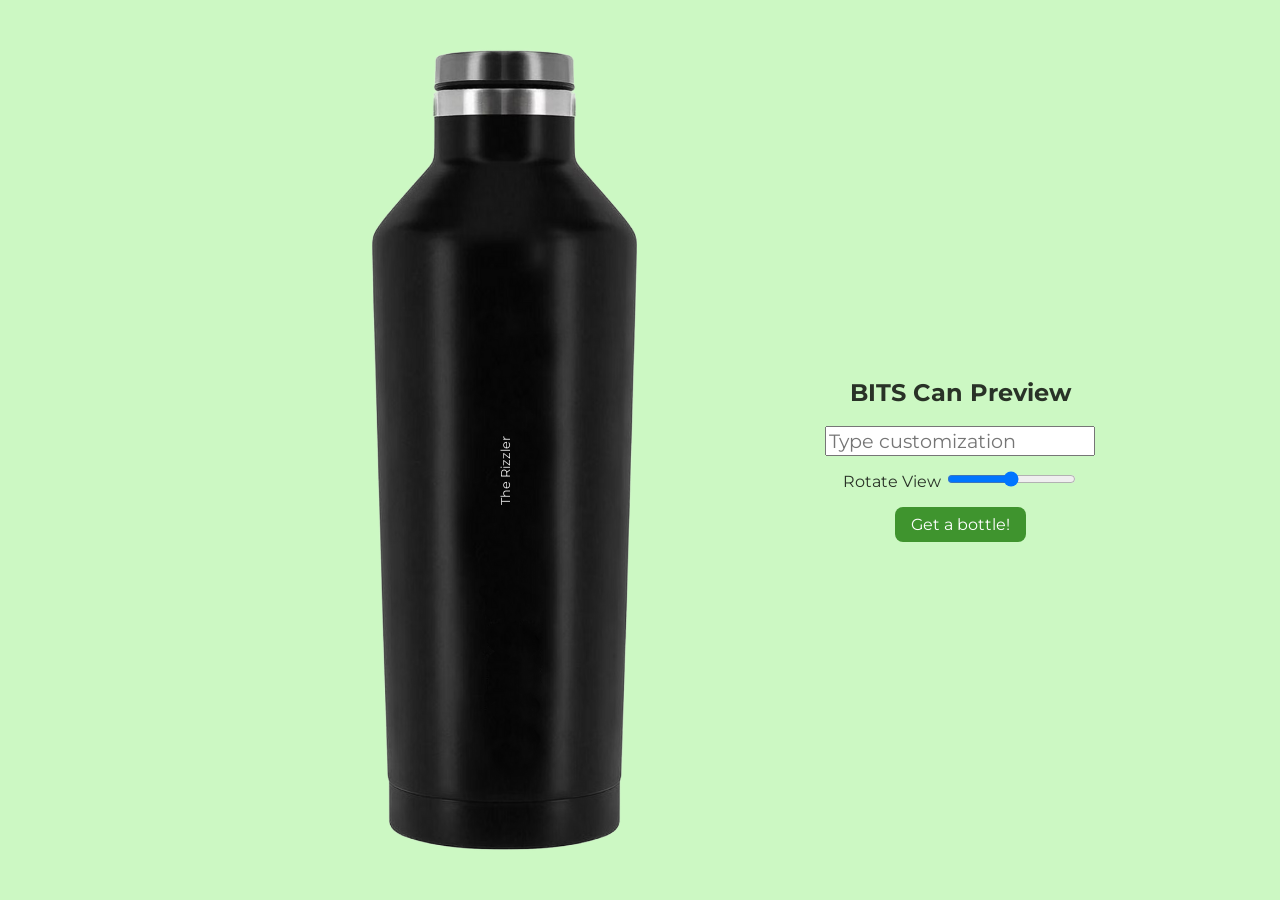
==== index.html @ bd6c92a9 "r" ====
<!DOCTYPE html>
<html>

<head>
	<title>BITS Can Preview</title>
	<meta name="viewport" content="width=device-width, initial-scale=1">
	<style>
		/* montserrat-regular */
		@font-face {
			font-family: 'Montserrat';
			font-style: normal;
			font-weight: 400;
			font-display: swap;
			src: url('./Montserrat/montserrat-v21-latin-regular.woff2') format("woff2"), url('./Montserrat/montserrat-v21-latin-regular.eot?#iefix') format("embedded-opentype"), url('./Montserrat/montserrat-v21-latin-regular.woff') format("woff"), url('./Montserrat/montserrat-v21-latin-regular.ttf') format("truetype"), url('./Montserrat/montserrat-v21-latin-regular.svg#Montserrat') format("svg");
		}

		/* montserrat-bold */
		@font-face {
			font-family: 'Montserrat';
			font-style: normal;
			font-weight: 700;
			font-display: swap;

			src: url('./Montserrat/montserrat-v21-latin-700.woff2') format("woff2"), url('./Montserrat/montserrat-v21-latin-700.eot?#iefix') format("embedded-opentype"), url('./Montserrat/montserrat-v21-latin-700.woff') format("woff"), url('./Montserrat/montserrat-v21-latin-700.ttf') format("truetype"), url('./Montserrat/montserrat-v21-latin-700.svg#Montserrat') format("svg")
		}

		h1
		{
			margin: 0.5em 0;
		}

		img {
			image-rendering: -moz-crisp-edges;
			image-rendering: -o-crisp-edges;
			image-rendering: -webkit-optimize-contrast;
			image-rendering: crisp-edges;
			-ms-interpolation-mode: nearest-neighbor;
		}

		html,
		body {
			margin: 0;
			padding: 0;
			text-align: center;
			overflow: hidden;
			background: hsl(110, 80%, 87%);
		}

		* {
			font-family: "Montserrat";
		}

		#container {
			width: 100vw;
			height: 100vh;
			display: flex;
			justify-content: center;
			align-items: center;
		}

		@media screen and (orientation: portrait) {
			#container {
				flex-direction: column;
			}

			#preview {
				width: 90%;
				height: 55%;
			}
		}

		@media screen and (orientation: landscape) {
			#container {
				flex-direction: row;
			}

			#preview {
				width: 50%;
				height: 90%;
			}
		}

		#content {
			color: hsla(0, 0%, 0%, 80%);
		}

		#preview {
			position: relative;
			color: hsla(0, 0%, 100%, 90%);
		}

		.centered {
			position: absolute;
			top: 50%;
			left: 50%;
			transform: translate(-50%, -50%);
		}

		#customization_input {
			display: block;
			font-size: 1.2em;
			/* width: 20ex; */
			margin: auto;
		}

		#customization_output {
			font-size: 0.8em;
			width: 25ex;
			transform: translateX(-50%) translateY(0%) rotate(-90deg);
		}

		#bottle {
			max-width: 100%;
			max-height: 100%;
		}

		#buy_button {
			display: block;
			width: fit-content;
			margin: auto;
			border: none;
			border-radius: 0.5em;
			background: hsl(110, 53%, 38%);;
			color: white;
			padding: 0.5em 1em;
			text-decoration: none;
		}
	</style>
</head>

<body>
	<div id="container">
		<div id="preview">
			<img id="bottle" src="bottle-500.png" alt="Bottle">
			<p id="customization_output" class="centered"></p>
		</div>
		<div id="content">
			<h2>
				BITS Can Preview
			</h2>

			<input id="customization_input" placeholder="Type customization" maxlength="20" type="text"
				onchange="update_text()" />

			<p style="display: inline-block">Rotate View</p>
			<input id="rotation_slider" type="range" min="-180" max="180" step="45" value="0" onchange="update_rotation()">

			<a id="buy_button" href="#" type="submit" onclick="buy()">Get a bottle!</a>
		</div>
	</div>
	<script>
		const customization_input = document.querySelector("#customization_input");
		const customization_output = document.querySelector("#customization_output");
		const default_text = "The Rizzler";

		init();
		
		function init(){
			let text = sessionStorage.getItem("text");
			if (text==null || text.length==0)
				text = default_text;
			else
				customization_input.value = text;

			customization_output.textContent = text;
		}

		function update_text() {
			const text = customization_input.value;

			if (text.length == 0)
				text = default_text
			
			sessionStorage.setItem("text", text);
			customization_output.textContent = text;
		}

		function update_rotation() {
			angle = (
				document
					.querySelector("#rotation_slider")
					.value
			);
			document.querySelector("#preview").style.transform = `rotate(${angle}deg)`;
		}

		function buy()
		{
			let text = customization_input.value;
			sessionStorage.setItem("text", text);

			if (text.length == 0)
				text = default_text;

			new_page_link = `https://docs.google.com/forms/d/e/1FAIpQLSf7R_RUuyDeoluGbDcdzhfI0EQJm3P9MwssED28LqZVl2s7NQ/viewform?usp=pp_url&entry.691033026=${text}`
			window.location.replace(new_page_link);
		}

	</script>
</body>

</html>
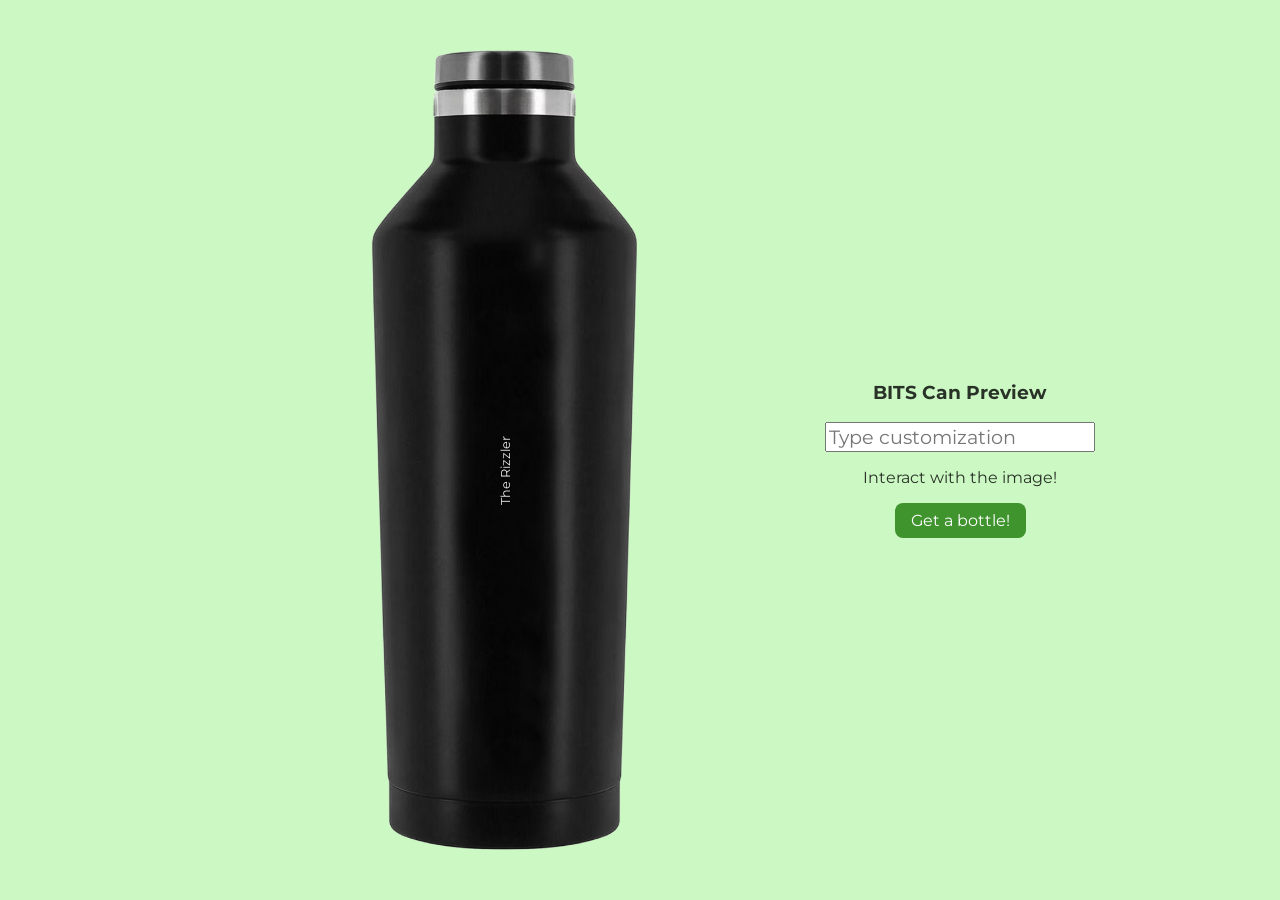
==== commit 4c057b53: "r" ====
--- a/index.html
+++ b/index.html
@@ -4,128 +4,7 @@
 <head>
 	<title>BITS Can Preview</title>
 	<meta name="viewport" content="width=device-width, initial-scale=1">
-	<style>
-		/* montserrat-regular */
-		@font-face {
-			font-family: 'Montserrat';
-			font-style: normal;
-			font-weight: 400;
-			font-display: swap;
-			src: url('./Montserrat/montserrat-v21-latin-regular.woff2') format("woff2"), url('./Montserrat/montserrat-v21-latin-regular.eot?#iefix') format("embedded-opentype"), url('./Montserrat/montserrat-v21-latin-regular.woff') format("woff"), url('./Montserrat/montserrat-v21-latin-regular.ttf') format("truetype"), url('./Montserrat/montserrat-v21-latin-regular.svg#Montserrat') format("svg");
-		}
-
-		/* montserrat-bold */
-		@font-face {
-			font-family: 'Montserrat';
-			font-style: normal;
-			font-weight: 700;
-			font-display: swap;
-
-			src: url('./Montserrat/montserrat-v21-latin-700.woff2') format("woff2"), url('./Montserrat/montserrat-v21-latin-700.eot?#iefix') format("embedded-opentype"), url('./Montserrat/montserrat-v21-latin-700.woff') format("woff"), url('./Montserrat/montserrat-v21-latin-700.ttf') format("truetype"), url('./Montserrat/montserrat-v21-latin-700.svg#Montserrat') format("svg")
-		}
-
-		h1
-		{
-			margin: 0.5em 0;
-		}
-
-		img {
-			image-rendering: -moz-crisp-edges;
-			image-rendering: -o-crisp-edges;
-			image-rendering: -webkit-optimize-contrast;
-			image-rendering: crisp-edges;
-			-ms-interpolation-mode: nearest-neighbor;
-		}
-
-		html,
-		body {
-			margin: 0;
-			padding: 0;
-			text-align: center;
-			overflow: hidden;
-			background: hsl(110, 80%, 87%);
-		}
-
-		* {
-			font-family: "Montserrat";
-		}
-
-		#container {
-			width: 100vw;
-			height: 100vh;
-			display: flex;
-			justify-content: center;
-			align-items: center;
-		}
-
-		@media screen and (orientation: portrait) {
-			#container {
-				flex-direction: column;
-			}
-
-			#preview {
-				width: 90%;
-				height: 55%;
-			}
-		}
-
-		@media screen and (orientation: landscape) {
-			#container {
-				flex-direction: row;
-			}
-
-			#preview {
-				width: 50%;
-				height: 90%;
-			}
-		}
-
-		#content {
-			color: hsla(0, 0%, 0%, 80%);
-		}
-
-		#preview {
-			position: relative;
-			color: hsla(0, 0%, 100%, 90%);
-		}
-
-		.centered {
-			position: absolute;
-			top: 50%;
-			left: 50%;
-			transform: translate(-50%, -50%);
-		}
-
-		#customization_input {
-			display: block;
-			font-size: 1.2em;
-			/* width: 20ex; */
-			margin: auto;
-		}
-
-		#customization_output {
-			font-size: 0.8em;
-			width: 25ex;
-			transform: translateX(-50%) translateY(0%) rotate(-90deg);
-		}
-
-		#bottle {
-			max-width: 100%;
-			max-height: 100%;
-		}
-
-		#buy_button {
-			display: block;
-			width: fit-content;
-			margin: auto;
-			border: none;
-			border-radius: 0.5em;
-			background: hsl(110, 53%, 38%);;
-			color: white;
-			padding: 0.5em 1em;
-			text-decoration: none;
-		}
-	</style>
+	<link rel="stylesheet" href="styles.css" />
 </head>
 
 <body>
@@ -135,68 +14,23 @@
 			<p id="customization_output" class="centered"></p>
 		</div>
 		<div id="content">
-			<h2>
+			<h3>
 				BITS Can Preview
-			</h2>
+			</h3>
 
 			<input id="customization_input" placeholder="Type customization" maxlength="20" type="text"
-				onchange="update_text()" />
+				oninput="update_text()" />
 
-			<p style="display: inline-block">Rotate View</p>
-			<input id="rotation_slider" type="range" min="-180" max="180" step="45" value="0" onchange="update_rotation()">
+			<p>Interact with the image!</p>
+			<!-- <input id="rotation_slider" type="range" min="-180" max="180" step="45" value="0" oninput="update_rotation()"> -->
 
 			<a id="buy_button" href="#" type="submit" onclick="buy()">Get a bottle!</a>
 		</div>
+
 	</div>
-	<script>
-		const customization_input = document.querySelector("#customization_input");
-		const customization_output = document.querySelector("#customization_output");
-		const default_text = "The Rizzler";
 
-		init();
-		
-		function init(){
-			let text = sessionStorage.getItem("text");
-			if (text==null || text.length==0)
-				text = default_text;
-			else
-				customization_input.value = text;
-
-			customization_output.textContent = text;
-		}
-
-		function update_text() {
-			const text = customization_input.value;
-
-			if (text.length == 0)
-				text = default_text
-			
-			sessionStorage.setItem("text", text);
-			customization_output.textContent = text;
-		}
-
-		function update_rotation() {
-			angle = (
-				document
-					.querySelector("#rotation_slider")
-					.value
-			);
-			document.querySelector("#preview").style.transform = `rotate(${angle}deg)`;
-		}
-
-		function buy()
-		{
-			let text = customization_input.value;
-			sessionStorage.setItem("text", text);
-
-			if (text.length == 0)
-				text = default_text;
-
-			new_page_link = `https://docs.google.com/forms/d/e/1FAIpQLSf7R_RUuyDeoluGbDcdzhfI0EQJm3P9MwssED28LqZVl2s7NQ/viewform?usp=pp_url&entry.691033026=${text}`
-			window.location.replace(new_page_link);
-		}
-
-	</script>
+	<script src="main.js" async></script>
+	<link rel="preconnect" href="https://docs.google.com" />
 </body>
 
 </html>
--- a/styles.css
+++ b/styles.css
@@ -0,0 +1,123 @@
+/* montserrat-regular */
+@font-face {
+	font-family: 'Montserrat';
+	font-style: normal;
+	font-weight: 400;
+	font-display: swap;
+	src: url('./Montserrat/montserrat-v21-latin-regular.woff2') format("woff2"), url('./Montserrat/montserrat-v21-latin-regular.eot?#iefix') format("embedded-opentype"), url('./Montserrat/montserrat-v21-latin-regular.woff') format("woff"), url('./Montserrat/montserrat-v21-latin-regular.ttf') format("truetype"), url('./Montserrat/montserrat-v21-latin-regular.svg#Montserrat') format("svg");
+}
+
+/* montserrat-bold */
+@font-face {
+	font-family: 'Montserrat';
+	font-style: normal;
+	font-weight: 700;
+	font-display: swap;
+
+	src: url('./Montserrat/montserrat-v21-latin-700.woff2') format("woff2"), url('./Montserrat/montserrat-v21-latin-700.eot?#iefix') format("embedded-opentype"), url('./Montserrat/montserrat-v21-latin-700.woff') format("woff"), url('./Montserrat/montserrat-v21-latin-700.ttf') format("truetype"), url('./Montserrat/montserrat-v21-latin-700.svg#Montserrat') format("svg")
+}
+
+h1 {
+	margin: 0.5em 0;
+}
+
+img {
+	image-rendering: -moz-crisp-edges;
+	image-rendering: -o-crisp-edges;
+	image-rendering: -webkit-optimize-contrast;
+	image-rendering: crisp-edges;
+	-ms-interpolation-mode: nearest-neighbor;
+}
+
+html,
+body {
+	margin: 0;
+	padding: 0;
+	text-align: center;
+	overflow: hidden;
+	background: hsl(110, 80%, 87%);
+}
+
+* {
+	font-family: "Montserrat";
+}
+
+#container {
+	width: 100vw;
+	height: 100vh;
+	display: flex;
+	justify-content: center;
+	align-items: center;
+}
+
+@media screen and (orientation: portrait) {
+	#container {
+		flex-direction: column;
+	}
+
+	#preview {
+		width: 90%;
+		height: 55%;
+	}
+}
+
+@media screen and (orientation: landscape) {
+	#container {
+		flex-direction: row;
+	}
+
+	#preview {
+		width: 50%;
+		height: 90%;
+	}
+}
+
+#content {
+	color: hsla(0, 0%, 0%, 80%);
+}
+
+#preview {
+	position: relative;
+	color: hsla(0, 0%, 100%, 90%);
+}
+
+.centered {
+	position: absolute;
+	top: 50%;
+	left: 50%;
+	transform: translate(-50%, -50%);
+}
+
+#customization_input {
+	display: block;
+	font-size: 1.2em;
+	/* width: 20ex; */
+	margin: auto;
+}
+
+#customization_output {
+	font-size: 0.8em;
+	width: 25ex;
+	transform: translateX(-50%) translateY(0%) rotate(-90deg);
+}
+
+#bottle {
+	max-width: 100%;
+	max-height: 100%;
+}
+
+#buy_button {
+	display: block;
+	width: fit-content;
+	margin: auto;
+	border: none;
+	border-radius: 0.5em;
+	background: hsl(110, 53%, 38%);
+	color: white;
+	padding: 0.5em 1em;
+	text-decoration: none;
+}
+
+p {
+	display: inline-block;
+}
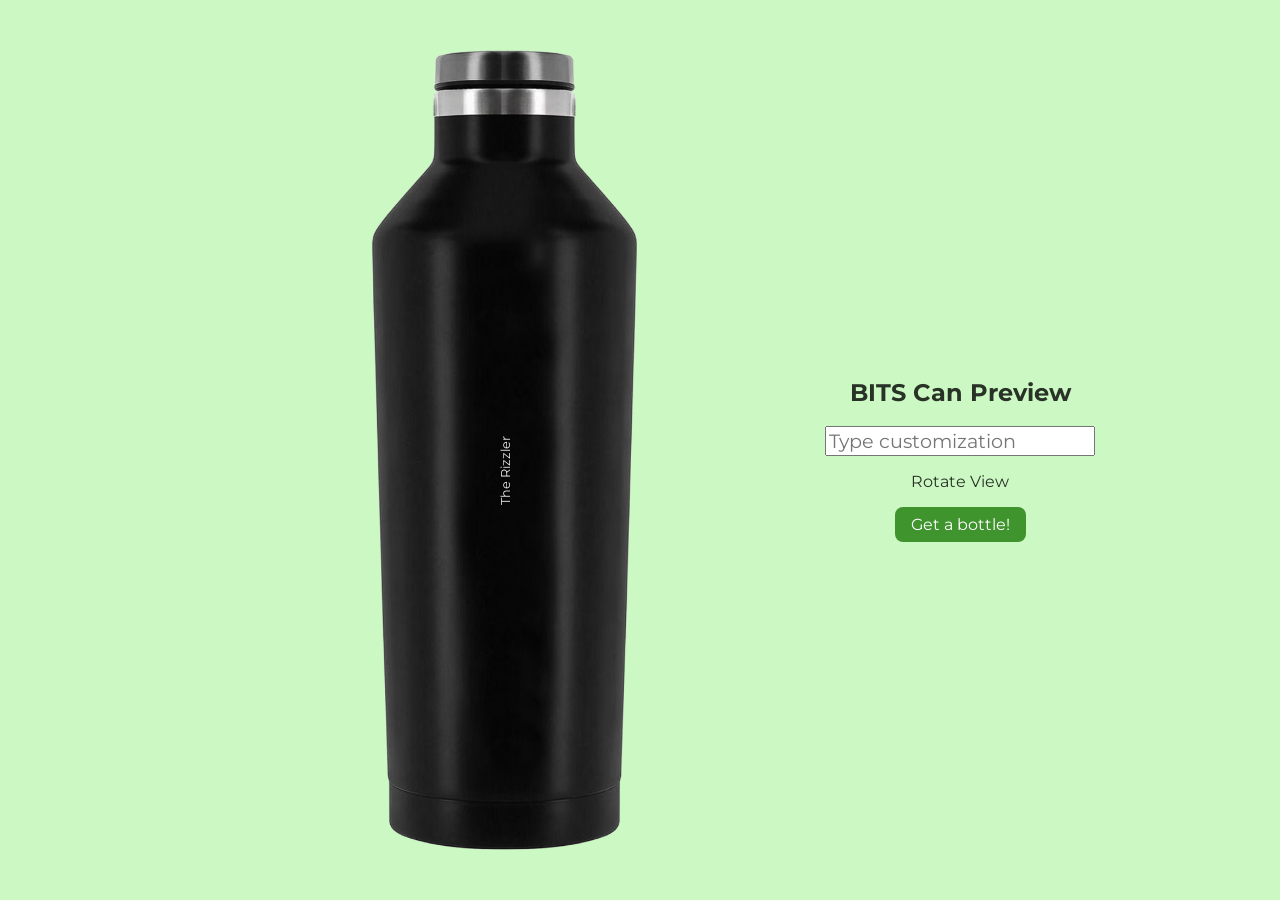
==== commit 483fa251: "Update index.html" ====
--- a/index.html
+++ b/index.html
@@ -1,10 +1,135 @@
+
 <!DOCTYPE html>
 <html>
 
 <head>
 	<title>BITS Can Preview</title>
 	<meta name="viewport" content="width=device-width, initial-scale=1">
-	<link rel="stylesheet" href="styles.css" />
+
+	<link rel="preconnect" href="https://docs.google.com" />
+
+	<style>
+		/* montserrat-regular */
+		@font-face {
+			font-family: 'Montserrat';
+			font-style: normal;
+			font-weight: 400;
+			font-display: swap;
+			src: url('./Montserrat/montserrat-v21-latin-regular.woff2') format("woff2"), url('./Montserrat/montserrat-v21-latin-regular.eot?#iefix') format("embedded-opentype"), url('./Montserrat/montserrat-v21-latin-regular.woff') format("woff"), url('./Montserrat/montserrat-v21-latin-regular.ttf') format("truetype"), url('./Montserrat/montserrat-v21-latin-regular.svg#Montserrat') format("svg");
+		}
+
+		/* montserrat-bold */
+		@font-face {
+			font-family: 'Montserrat';
+			font-style: normal;
+			font-weight: 700;
+			font-display: swap;
+
+			src: url('./Montserrat/montserrat-v21-latin-700.woff2') format("woff2"), url('./Montserrat/montserrat-v21-latin-700.eot?#iefix') format("embedded-opentype"), url('./Montserrat/montserrat-v21-latin-700.woff') format("woff"), url('./Montserrat/montserrat-v21-latin-700.ttf') format("truetype"), url('./Montserrat/montserrat-v21-latin-700.svg#Montserrat') format("svg")
+		}
+
+		h1
+		{
+			margin: 0.5em 0;
+		}
+
+		img {
+			image-rendering: -moz-crisp-edges;
+			image-rendering: -o-crisp-edges;
+			image-rendering: -webkit-optimize-contrast;
+			image-rendering: crisp-edges;
+			-ms-interpolation-mode: nearest-neighbor;
+		}
+
+		html,
+		body {
+			margin: 0;
+			padding: 0;
+			text-align: center;
+			overflow: hidden;
+			background: hsl(110, 80%, 87%);
+		}
+
+		* {
+			font-family: "Montserrat";
+		}
+
+		#container {
+			width: 100vw;
+			height: 100vh;
+			display: flex;
+			justify-content: center;
+			align-items: center;
+		}
+
+		@media screen and (orientation: portrait) {
+			#container {
+				flex-direction: column;
+			}
+
+			#preview {
+				width: 90%;
+				height: 55%;
+			}
+		}
+
+		@media screen and (orientation: landscape) {
+			#container {
+				flex-direction: row;
+			}
+
+			#preview {
+				width: 50%;
+				height: 90%;
+			}
+		}
+
+		#content {
+			color: hsla(0, 0%, 0%, 80%);
+		}
+
+		#preview {
+			position: relative;
+			color: hsla(0, 0%, 100%, 90%);
+		}
+
+		.centered {
+			position: absolute;
+			top: 50%;
+			left: 50%;
+			transform: translate(-50%, -50%);
+		}
+
+		#customization_input {
+			display: block;
+			font-size: 1.2em;
+			/* width: 20ex; */
+			margin: auto;
+		}
+
+		#customization_output {
+			font-size: 0.8em;
+			width: 25ex;
+			transform: translateX(-50%) translateY(0%) rotate(-90deg);
+		}
+
+		#bottle {
+			max-width: 100%;
+			max-height: 100%;
+		}
+
+		#buy_button {
+			display: block;
+			width: fit-content;
+			margin: auto;
+			border: none;
+			border-radius: 0.5em;
+			background: hsl(110, 53%, 38%);;
+			color: white;
+			padding: 0.5em 1em;
+			text-decoration: none;
+		}
+	</style>
 </head>
 
 <body>
@@ -14,23 +139,67 @@
 			<p id="customization_output" class="centered"></p>
 		</div>
 		<div id="content">
-			<h3>
+			<h2>
 				BITS Can Preview
-			</h3>
+			</h2>
 
 			<input id="customization_input" placeholder="Type customization" maxlength="20" type="text"
 				oninput="update_text()" />
 
-			<p>Interact with the image!</p>
-			<!-- <input id="rotation_slider" type="range" min="-180" max="180" step="45" value="0" oninput="update_rotation()"> -->
-
+			<p style="display: inline-block">Rotate View</p>
+			
 			<a id="buy_button" href="#" type="submit" onclick="buy()">Get a bottle!</a>
 		</div>
-
 	</div>
-
-	<script src="main.js" async></script>
-	<link rel="preconnect" href="https://docs.google.com" />
+	<script>
+		const customization_input = document.querySelector("#customization_input");
+		const customization_output = document.querySelector("#customization_output");
+		const default_text = "The Rizzler";
+
+		init();
+		
+		function init(){
+			let text = sessionStorage.getItem("text");
+			if (text==null || text.length==0)
+				text = default_text;
+			else
+				customization_input.value = text;
+
+			customization_output.textContent = text;
+		}
+
+		function update_text() {
+			const text = customization_input.value;
+
+			if (text.length == 0)
+				text = default_text
+			
+			sessionStorage.setItem("text", text);
+			customization_output.textContent = text;
+		}
+
+		function update_rotation() {
+			angle = (
+				document
+					.querySelector("#rotation_slider")
+					.value
+			);
+			document.querySelector("#preview").style.transform = `rotate(${angle}deg)`;
+		}
+
+		function buy()
+		{
+			let text = customization_input.value;
+			sessionStorage.setItem("text", text);
+
+			if (text.length == 0)
+				text = default_text;
+
+			new_page_link = `https://docs.google.com/forms/d/e/1FAIpQLSdlKV-BTigb_wjBhug6vJKieOikpwyijXOf6YS2CmHdvRtz7g/viewform?usp=pp_url&entry.691033026=${text}`
+			window.location.replace(new_page_link);
+		}
+
+	</script>
 </body>
 
-</html>+</html>
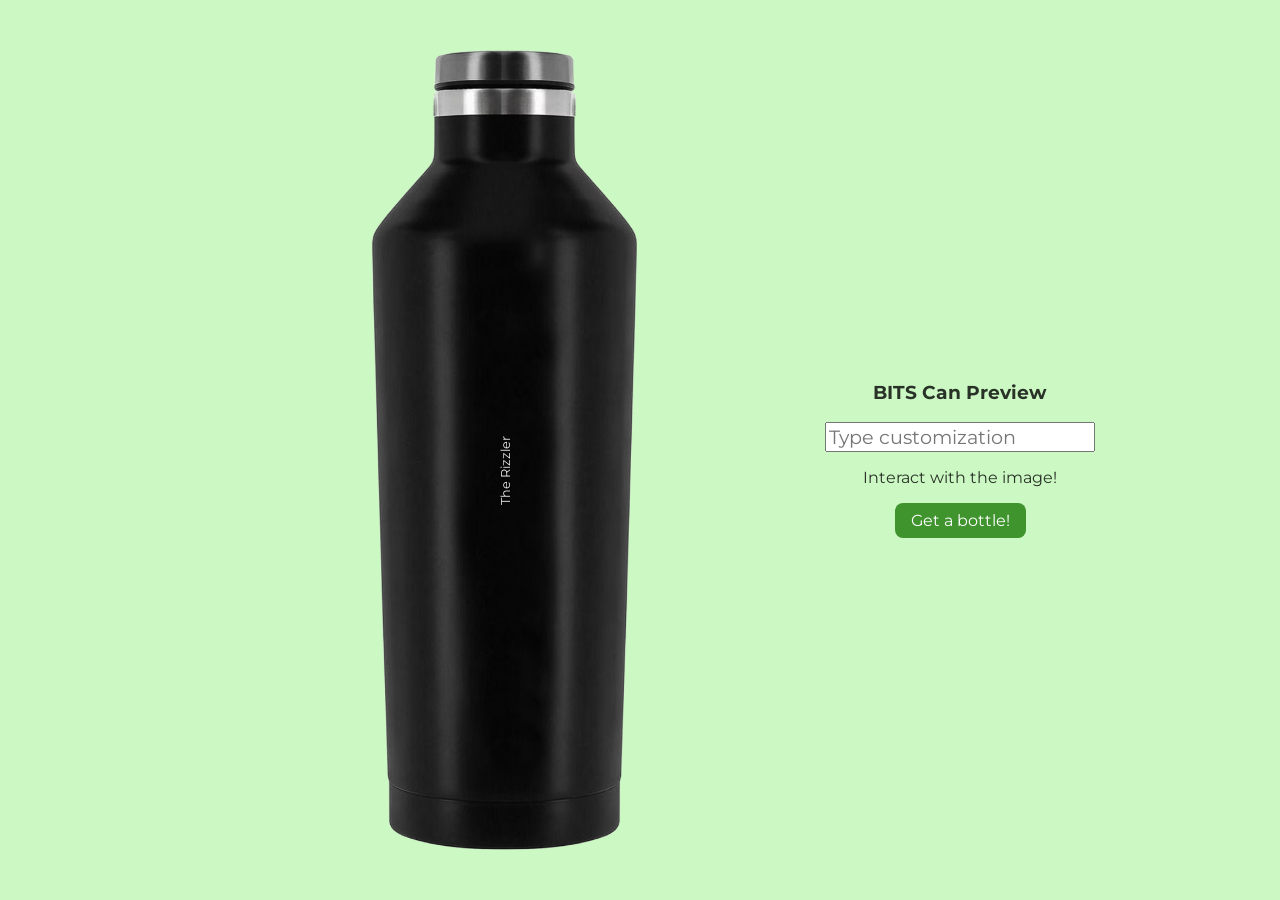
==== commit cfe9d1fc: "Update index.html" ====
--- a/index.html
+++ b/index.html
@@ -1,4 +1,3 @@
-
 <!DOCTYPE html>
 <html>
 
@@ -7,129 +6,7 @@
 	<meta name="viewport" content="width=device-width, initial-scale=1">
 
 	<link rel="preconnect" href="https://docs.google.com" />
-
-	<style>
-		/* montserrat-regular */
-		@font-face {
-			font-family: 'Montserrat';
-			font-style: normal;
-			font-weight: 400;
-			font-display: swap;
-			src: url('./Montserrat/montserrat-v21-latin-regular.woff2') format("woff2"), url('./Montserrat/montserrat-v21-latin-regular.eot?#iefix') format("embedded-opentype"), url('./Montserrat/montserrat-v21-latin-regular.woff') format("woff"), url('./Montserrat/montserrat-v21-latin-regular.ttf') format("truetype"), url('./Montserrat/montserrat-v21-latin-regular.svg#Montserrat') format("svg");
-		}
-
-		/* montserrat-bold */
-		@font-face {
-			font-family: 'Montserrat';
-			font-style: normal;
-			font-weight: 700;
-			font-display: swap;
-
-			src: url('./Montserrat/montserrat-v21-latin-700.woff2') format("woff2"), url('./Montserrat/montserrat-v21-latin-700.eot?#iefix') format("embedded-opentype"), url('./Montserrat/montserrat-v21-latin-700.woff') format("woff"), url('./Montserrat/montserrat-v21-latin-700.ttf') format("truetype"), url('./Montserrat/montserrat-v21-latin-700.svg#Montserrat') format("svg")
-		}
-
-		h1
-		{
-			margin: 0.5em 0;
-		}
-
-		img {
-			image-rendering: -moz-crisp-edges;
-			image-rendering: -o-crisp-edges;
-			image-rendering: -webkit-optimize-contrast;
-			image-rendering: crisp-edges;
-			-ms-interpolation-mode: nearest-neighbor;
-		}
-
-		html,
-		body {
-			margin: 0;
-			padding: 0;
-			text-align: center;
-			overflow: hidden;
-			background: hsl(110, 80%, 87%);
-		}
-
-		* {
-			font-family: "Montserrat";
-		}
-
-		#container {
-			width: 100vw;
-			height: 100vh;
-			display: flex;
-			justify-content: center;
-			align-items: center;
-		}
-
-		@media screen and (orientation: portrait) {
-			#container {
-				flex-direction: column;
-			}
-
-			#preview {
-				width: 90%;
-				height: 55%;
-			}
-		}
-
-		@media screen and (orientation: landscape) {
-			#container {
-				flex-direction: row;
-			}
-
-			#preview {
-				width: 50%;
-				height: 90%;
-			}
-		}
-
-		#content {
-			color: hsla(0, 0%, 0%, 80%);
-		}
-
-		#preview {
-			position: relative;
-			color: hsla(0, 0%, 100%, 90%);
-		}
-
-		.centered {
-			position: absolute;
-			top: 50%;
-			left: 50%;
-			transform: translate(-50%, -50%);
-		}
-
-		#customization_input {
-			display: block;
-			font-size: 1.2em;
-			/* width: 20ex; */
-			margin: auto;
-		}
-
-		#customization_output {
-			font-size: 0.8em;
-			width: 25ex;
-			transform: translateX(-50%) translateY(0%) rotate(-90deg);
-		}
-
-		#bottle {
-			max-width: 100%;
-			max-height: 100%;
-		}
-
-		#buy_button {
-			display: block;
-			width: fit-content;
-			margin: auto;
-			border: none;
-			border-radius: 0.5em;
-			background: hsl(110, 53%, 38%);;
-			color: white;
-			padding: 0.5em 1em;
-			text-decoration: none;
-		}
-	</style>
+	<link rel="stylesheet" href="styles.css" />
 </head>
 
 <body>
@@ -139,67 +16,19 @@
 			<p id="customization_output" class="centered"></p>
 		</div>
 		<div id="content">
-			<h2>
+			<h3>
 				BITS Can Preview
-			</h2>
+			</h3>
 
 			<input id="customization_input" placeholder="Type customization" maxlength="20" type="text"
 				oninput="update_text()" />
 
-			<p style="display: inline-block">Rotate View</p>
-			
+			<p style="display: inline-block">Interact with the image!</p>
+
 			<a id="buy_button" href="#" type="submit" onclick="buy()">Get a bottle!</a>
 		</div>
 	</div>
-	<script>
-		const customization_input = document.querySelector("#customization_input");
-		const customization_output = document.querySelector("#customization_output");
-		const default_text = "The Rizzler";
-
-		init();
-		
-		function init(){
-			let text = sessionStorage.getItem("text");
-			if (text==null || text.length==0)
-				text = default_text;
-			else
-				customization_input.value = text;
-
-			customization_output.textContent = text;
-		}
-
-		function update_text() {
-			const text = customization_input.value;
-
-			if (text.length == 0)
-				text = default_text
-			
-			sessionStorage.setItem("text", text);
-			customization_output.textContent = text;
-		}
-
-		function update_rotation() {
-			angle = (
-				document
-					.querySelector("#rotation_slider")
-					.value
-			);
-			document.querySelector("#preview").style.transform = `rotate(${angle}deg)`;
-		}
-
-		function buy()
-		{
-			let text = customization_input.value;
-			sessionStorage.setItem("text", text);
-
-			if (text.length == 0)
-				text = default_text;
-
-			new_page_link = `https://docs.google.com/forms/d/e/1FAIpQLSdlKV-BTigb_wjBhug6vJKieOikpwyijXOf6YS2CmHdvRtz7g/viewform?usp=pp_url&entry.691033026=${text}`
-			window.location.replace(new_page_link);
-		}
-
-	</script>
+	<script src="main.js"></script>
 </body>
 
 </html>
--- a/styles.css
+++ b/styles.css
@@ -0,0 +1,123 @@
+/* montserrat-regular */
+@font-face {
+	font-family: 'Montserrat';
+	font-style: normal;
+	font-weight: 400;
+	font-display: swap;
+	src: url('./Montserrat/montserrat-v21-latin-regular.woff2') format("woff2"), url('./Montserrat/montserrat-v21-latin-regular.eot?#iefix') format("embedded-opentype"), url('./Montserrat/montserrat-v21-latin-regular.woff') format("woff"), url('./Montserrat/montserrat-v21-latin-regular.ttf') format("truetype"), url('./Montserrat/montserrat-v21-latin-regular.svg#Montserrat') format("svg");
+}
+
+/* montserrat-bold */
+@font-face {
+	font-family: 'Montserrat';
+	font-style: normal;
+	font-weight: 700;
+	font-display: swap;
+
+	src: url('./Montserrat/montserrat-v21-latin-700.woff2') format("woff2"), url('./Montserrat/montserrat-v21-latin-700.eot?#iefix') format("embedded-opentype"), url('./Montserrat/montserrat-v21-latin-700.woff') format("woff"), url('./Montserrat/montserrat-v21-latin-700.ttf') format("truetype"), url('./Montserrat/montserrat-v21-latin-700.svg#Montserrat') format("svg")
+}
+
+h1 {
+	margin: 0.5em 0;
+}
+
+img {
+	image-rendering: -moz-crisp-edges;
+	image-rendering: -o-crisp-edges;
+	image-rendering: -webkit-optimize-contrast;
+	image-rendering: crisp-edges;
+	-ms-interpolation-mode: nearest-neighbor;
+}
+
+html,
+body {
+	margin: 0;
+	padding: 0;
+	text-align: center;
+	overflow: hidden;
+	background: hsl(110, 80%, 87%);
+}
+
+* {
+	font-family: "Montserrat";
+}
+
+#container {
+	width: 100vw;
+	height: 100vh;
+	display: flex;
+	justify-content: center;
+	align-items: center;
+}
+
+@media screen and (orientation: portrait) {
+	#container {
+		flex-direction: column;
+	}
+
+	#preview {
+		width: 90%;
+		height: 55%;
+	}
+}
+
+@media screen and (orientation: landscape) {
+	#container {
+		flex-direction: row;
+	}
+
+	#preview {
+		width: 50%;
+		height: 90%;
+	}
+}
+
+#content {
+	color: hsla(0, 0%, 0%, 80%);
+}
+
+#preview {
+	position: relative;
+	color: hsla(0, 0%, 100%, 90%);
+}
+
+.centered {
+	position: absolute;
+	top: 50%;
+	left: 50%;
+	transform: translate(-50%, -50%);
+}
+
+#customization_input {
+	display: block;
+	font-size: 1.2em;
+	/* width: 20ex; */
+	margin: auto;
+}
+
+#customization_output {
+	font-size: 0.8em;
+	width: 25ex;
+	transform: translateX(-50%) translateY(0%) rotate(-90deg);
+}
+
+#bottle {
+	max-width: 100%;
+	max-height: 100%;
+}
+
+#buy_button {
+	display: block;
+	width: fit-content;
+	margin: auto;
+	border: none;
+	border-radius: 0.5em;
+	background: hsl(110, 53%, 38%);
+	color: white;
+	padding: 0.5em 1em;
+	text-decoration: none;
+}
+
+p {
+	display: inline-block;
+}
